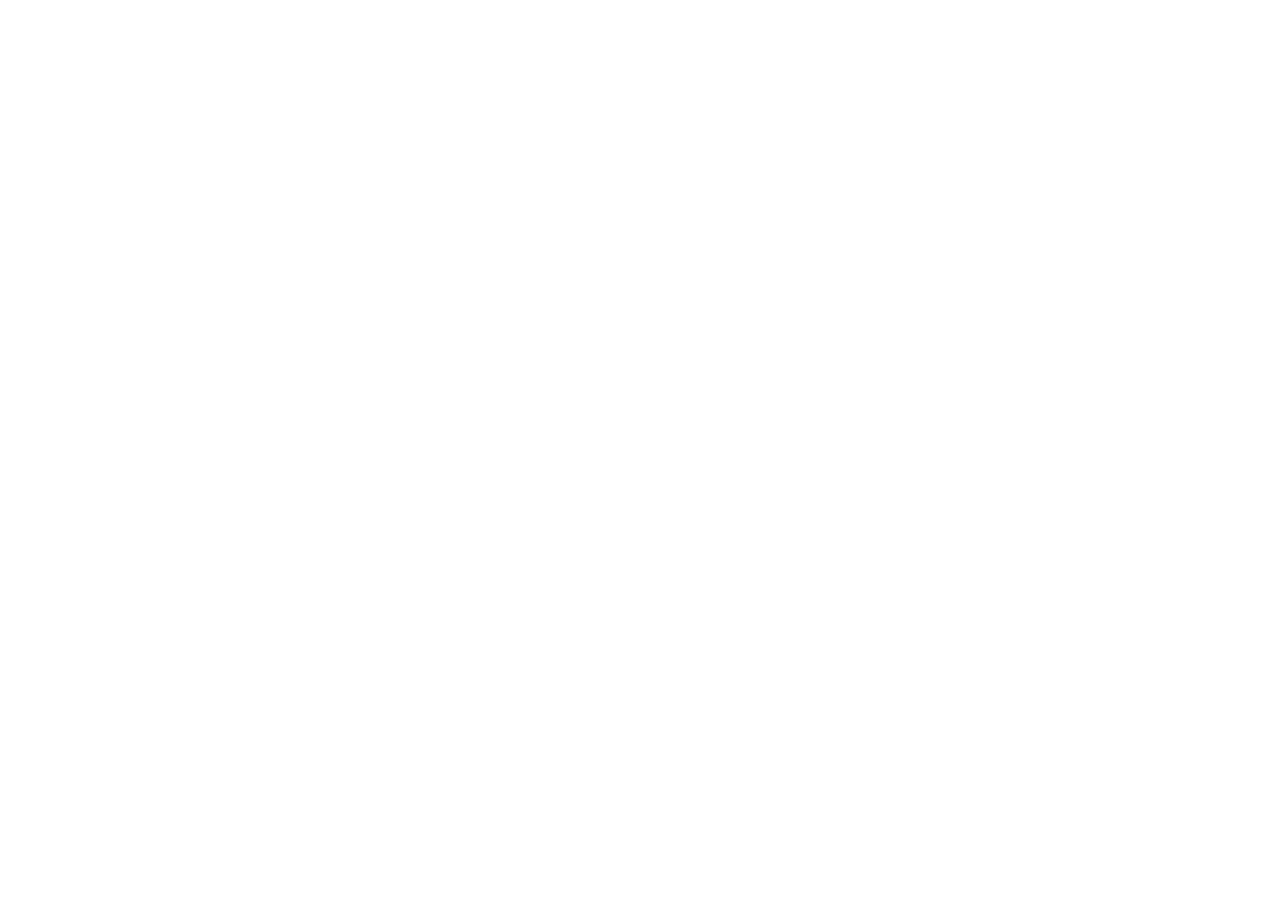
==== index.html @ 5fa4a8c8 "Firstcommit" ====
<!DOCTYPE html>
<html lang="en">
<head>
    <meta charset="UTF-8">
    <meta name="viewport" content="width=device-width, initial-scale=1.0">
    <meta http-equiv="X-UA-Compatible" content="ie=edge">
    <title>APP_EPO</title>
    <link href="https://fonts.googleapis.com/css?family=Work+Sans" rel="stylesheet">
    <link href="style.css" rel="stylesheet">
    <script src="https://ajax.googleapis.com/ajax/libs/jquery/3.1.1/jquery.min.js"></script>
    <script type="text/javascript" src="js/gsap/TimelineMax.min.js"></script>
    
</head>

<body>
    <nav>
        
    </nav>
</body>
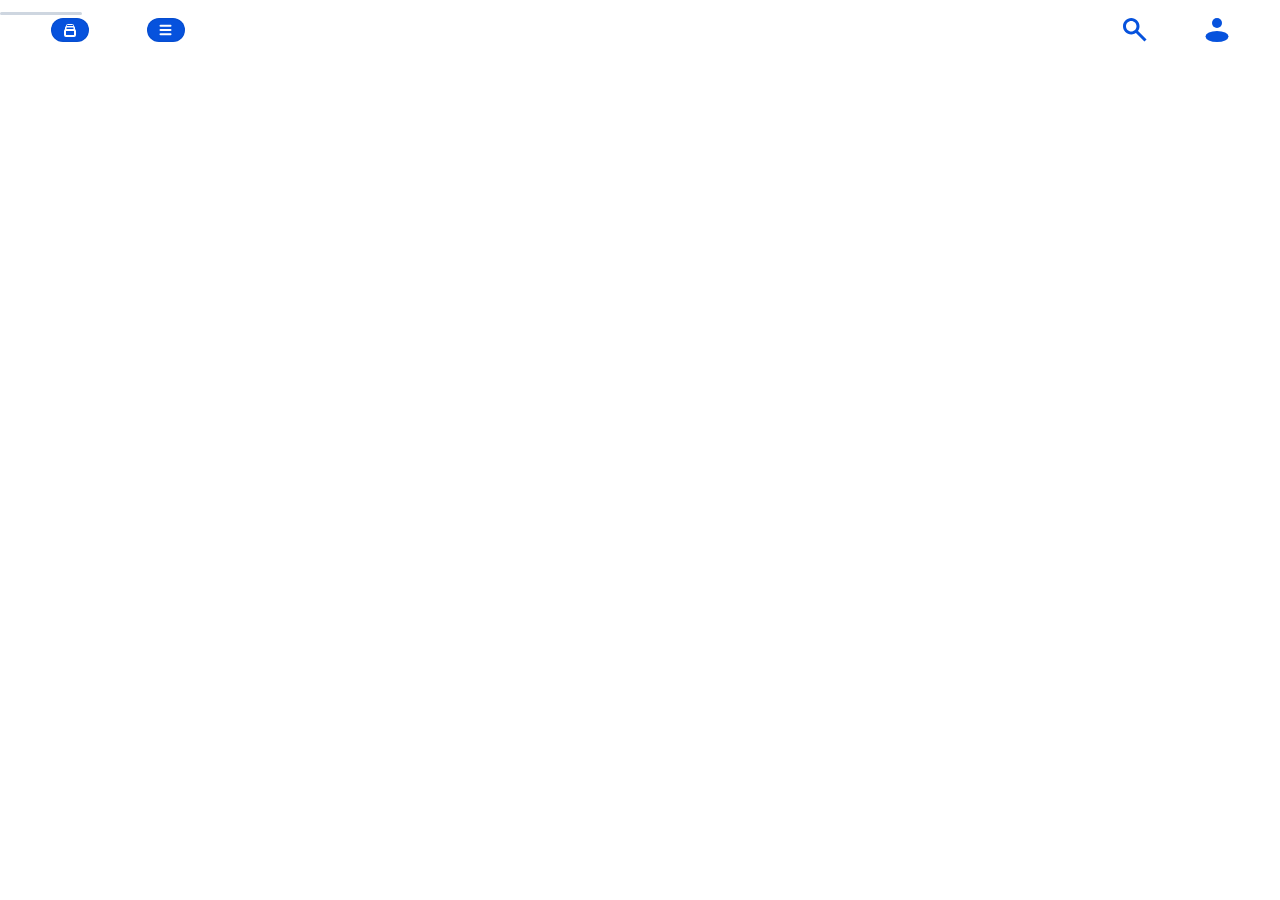
==== commit 87e46b41: "Navavanced" ====
--- a/index.html
+++ b/index.html
@@ -14,6 +14,34 @@
 
 <body>
     <nav>
+        <ul class="toggle">
+            <li>
+                <a href="#card">
+                    <img src="./SVG/toggle/card.svg" alt="">
+                </a>
+            </li>
+            <li>
+                <a href="#card">
+                    <img src="./SVG/toggle/list.svg" alt="">
+                </a>
+            </li>
+            
+        </ul>
+
+        <img class="bar" src="./SVG/toggle/bar.svg" alt="">
+
+        <ul class="icon">
+            <li>
+                <a href="#search">
+                    <img src="./SVG/search.svg" alt="">
+                </a>
+            </li>
+            <li>
+                <a href="#profil">
+                    <img src="./SVG/profil.svg" alt="">
+                </a>
+            </li>
+        </ul>
         
     </nav>
 </body>--- a/style.css
+++ b/style.css
@@ -0,0 +1,32 @@
+*{
+    font-family: 'Work Sans', sans-serif;
+    text-decoration: none;
+    margin: 0;
+    padding: 0;
+    box-sizing: border-box;
+}
+
+ul li {
+    text-decoration: none;
+    font-size: 1.3rem;
+    display: inline;
+    margin: 2vw;
+    
+}
+nav .icon {
+    position: absolute;
+    top:2%;
+    right:2%;
+}
+
+nav .toggle {
+    position: absolute;
+    top:2%;
+    left:2%;
+}
+
+nav :firstchildimg {
+    position: absolute;
+    top:2%;
+    left:2%;
+}
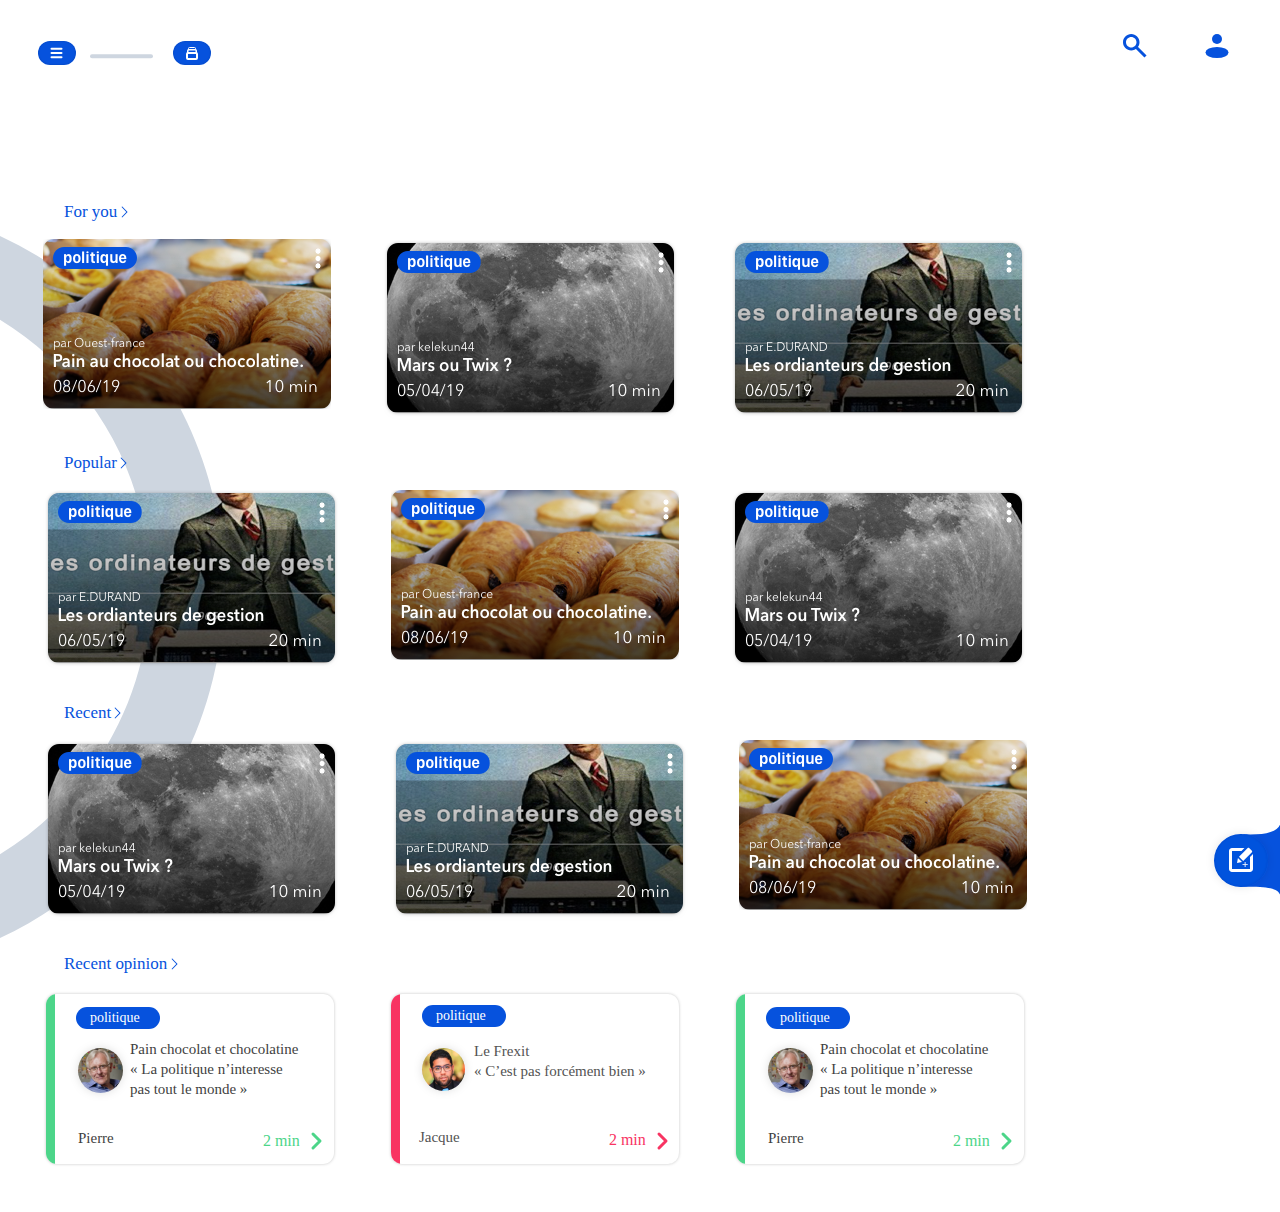
==== commit 0d97a070: "deployC" ====
--- a/index.html
+++ b/index.html
@@ -7,28 +7,30 @@
     <title>APP_EPO</title>
     <link href="https://fonts.googleapis.com/css?family=Work+Sans" rel="stylesheet">
     <link href="style.css" rel="stylesheet">
+    <link href="style1.scss" rel="stylesheet">
     <script src="https://ajax.googleapis.com/ajax/libs/jquery/3.1.1/jquery.min.js"></script>
-    <script type="text/javascript" src="js/gsap/TimelineMax.min.js"></script>
     
 </head>
 
 <body>
     <nav>
-        <ul class="toggle">
-            <li>
-                <a href="#card">
+            <img class="bar" src="./SVG/toggle/bar.svg" alt="">
+
+        <ul id="toggle">
+            <li>
+                <a href="./content.html" class="card hidetogglecard">
                     <img src="./SVG/toggle/card.svg" alt="">
                 </a>
             </li>
             <li>
-                <a href="#card">
+                <a href="#list" class="list">
                     <img src="./SVG/toggle/list.svg" alt="">
                 </a>
             </li>
             
         </ul>
 
-        <img class="bar" src="./SVG/toggle/bar.svg" alt="">
+        
 
         <ul class="icon">
             <li>
@@ -37,11 +39,616 @@
                 </a>
             </li>
             <li>
-                <a href="#profil">
+                <a href="./profil.html">
                     <img src="./SVG/profil.svg" alt="">
                 </a>
             </li>
         </ul>
         
     </nav>
-</body>+
+    <section id="page" class="hide">
+            
+        
+            <div id="cardback2"></div>
+            <div id="cardback1"></div>
+            <style>
+                    
+              
+              
+              
+              .demo {
+                position: absolute;
+                left: 50%;
+                top: 50%;
+                width: 30.6rem;
+                height: 54rem;
+                margin-left: -15.3rem;
+                margin-top: -27rem;
+                background: #F6F6F5;
+                box-shadow: 0 0.5rem 1rem rgba(0, 0, 0, 0.2);
+              }
+              .demo__header {
+                height: 6rem;
+                background: #002942;
+              }
+              .demo__content {
+                overflow: hidden;
+                position: relative;
+                height: 48rem;
+                padding-left: 8%;
+                -webkit-user-select: none;
+                   -moz-user-select: none;
+                    -ms-user-select: none;
+                        user-select: none;
+              }
+              .demo__card-cont {
+                position: fixed;
+                width: 24rem;
+                height: 32rem;
+                margin: 0 auto 5rem;
+              }
+              .demo__card {
+                z-index: 2;
+                position: absolute;
+                left: 0;
+                top: 0;
+                width: 80%;
+                height: 60%;
+                -webkit-transform-origin: 50% 100%;
+                        transform-origin: 50% 100%;
+              }
+              .demo__card.reset {
+                transition: -webkit-transform 0.3s;
+                transition: transform 0.3s;
+                transition: transform 0.3s, -webkit-transform 0.3s;
+                -webkit-transform: translateX(0) !important;
+                        transform: translateX(0) !important;
+              }
+              .demo__card.reset .demo__card__choice {
+                transition: opacity 0.3s;
+                opacity: 0 !important;
+              }
+              .demo__card.inactive {
+                transition: -webkit-transform 0.3s;
+                transition: transform 0.3s;
+                transition: transform 0.3s, -webkit-transform 0.3s;
+              }
+              .demo__card.to-left {
+                -webkit-transform: translateX(-30rem) rotate(-30deg) !important;
+                        transform: translateX(-30rem) rotate(-30deg) !important;
+              }
+              .demo__card.to-right {
+                -webkit-transform: translate(30rem) rotate(30deg) !important;
+                        transform: translate(30rem) rotate(30deg) !important;
+              }
+              .demo__card.below {
+                z-index: 1;
+              }
+              .demo__card__top {
+                height: 20.5rem;
+                padding-top: 4rem;
+              }
+              .demo__card__top.purple {
+                background: #7132B9;
+              }
+              .demo__card__top.blue {
+                background: #248CB6;
+              }
+              .demo__card__top.indigo {
+                background: #303F9F;
+              }
+              .demo__card__top.cyan {
+                background: #26C6DA;
+              }
+              .demo__card__top.lime {
+                background: #AFB42B;
+              }
+              .demo__card__top.brown {
+                background: #795548;
+              }
+              .demo__card__img {
+                overflow: hidden;
+                width: 10rem;
+                height: 10rem;
+                margin: 0 auto 1.5rem;
+                border-radius: 50%;
+                border: 0.5rem solid #ffffff;
+                background-size: cover;
+              }
+              .demo__card__name {
+                text-align: center;
+                font-size: 2rem;
+                font-weight: bold;
+                color: #fff;
+              }
+              .demo__card__btm {
+                height: 11.5rem;
+                background: #FFFFFF;
+              }
+              .demo__card__we {
+                text-align: center;
+                font-size: 2.2rem;
+                line-height: 11.5rem;
+              }
+              .demo__card__choice {
+                position: absolute;
+                left: 0;
+                top: 0;
+                width: 85.5%;
+                height: 119%;
+                opacity: 0;
+                border-radius: 10px;
+              }
+              .demo__card__choice:before {
+                content: "";
+                position: absolute;
+                left: 50%;
+                top: 50%;
+                width: 1.8rem;
+                height: 1.8rem;
+                margin-left: -1rem;
+                color: #fff;
+                border-radius: 50%;
+                box-shadow: -2rem -3rem #fff, 2rem -3rem #fff;
+              }
+              .demo__card__choice:after {
+                content: "";
+                position: absolute;
+                left: 46%;
+                top: 50%;
+                width: 4rem;
+                height: 1.5rem;
+                margin-left: -2rem;
+                border: 0.6rem solid #fff;
+                border-bottom: none;
+                border-top-left-radius: 10rem;
+                border-top-right-radius: 10rem;
+              }
+              .demo__card__choice.m--reject {
+                background: rgba(248, 52, 98, 0.534);
+              }
+              .demo__card__choice.m--like {
+                background: rgba(76, 213, 138, 0.534);
+              }
+              .demo__card__choice.m--like:after {
+                -webkit-transform: scaleY(-1);
+                        transform: scaleY(-1);
+              }
+              .demo__card__drag {
+                z-index: 5;
+                position: absolute;
+                left: 0;
+                top: 0;
+                width: 100%;
+                height: 100%;
+                cursor: -webkit-grab;
+                cursor: grab;
+              }
+              .demo__tip {
+                text-align: center;
+                font-size: 2.2rem;
+              }
+              div.demo__card img{
+                  height: 120%;
+
+              }
+                  </style>
+            
+        </head>
+        
+        <body>
+            
+               
+                        <div class="demo__content">
+                          <div class="demo__card-cont">
+                              <div class="demo__card">
+                                <img src="./IMG/card/article/card1.png" alt="">
+                                <div class="demo__card__choice m--reject"></div>
+                                <div class="demo__card__choice m--like"></div>
+                                <div class="demo__card__drag"></div>
+                              </div>
+                              <div class="demo__card">
+                                <img src="./IMG/card/article/card1.png" alt="">
+                                <div class="demo__card__choice m--reject"></div>
+                                <div class="demo__card__choice m--like"></div>
+                                <div class="demo__card__drag"></div>
+                              </div>
+                              <div class="demo__card">
+          
+                                  <img src="./IMG/card/article/card2.png" alt="">
+                                  <div class="demo__card__choice m--reject"></div>
+                                  <div class="demo__card__choice m--like"></div>
+                                  <div class="demo__card__drag"></div>
+                              </div>
+                              <div class="demo__card">
+          
+                                  <img src="./IMG/card/article/card3.png" alt="">
+                                  <div class="demo__card__choice m--reject"></div>
+                                  <div class="demo__card__choice m--like"></div>
+                                  <div class="demo__card__drag"></div>
+                              </div>
+                              <div class="demo__card">
+          
+                                  <img src="./IMG/card/article/card4.png" alt="">
+                                  <div class="demo__card__choice m--reject"></div>
+                                  <div class="demo__card__choice m--like"></div>
+                                  <div class="demo__card__drag"></div>
+                              </div>
+                              <div class="demo__card">
+          
+                                <img src="./IMG/card/article/card2.png" alt="">
+                                <div class="demo__card__choice m--reject"></div>
+                                <div class="demo__card__choice m--like"></div>
+                                <div class="demo__card__drag"></div>
+                            </div>
+                              <div class="demo__card">
+          
+                                  <img src="./IMG/card/article/card5.png" alt="">
+                                  <div class="demo__card__choice m--reject"></div>
+                                  <div class="demo__card__choice m--like"></div>
+                                  <div class="demo__card__drag"></div>
+                              </div>
+                              <div class="demo__card">
+          
+                                  <img src="./IMG/card/article/card6.png" alt="">
+                                  <div class="demo__card__choice m--reject"></div>
+                                  <div class="demo__card__choice m--like"></div>
+                                  <div class="demo__card__drag"></div>
+                              </div>
+                              <div class="demo__card">
+          
+                                <img src="./IMG/card/article/card7.png" alt="">
+                                <div class="demo__card__choice m--reject"></div>
+                                <div class="demo__card__choice m--like"></div>
+                                <div class="demo__card__drag"></div>
+                            </div>
+                            <div class="demo__card">
+                              <img src="./IMG/card/article/card1.png" alt="">
+                              <div class="demo__card__choice m--reject"></div>
+                              <div class="demo__card__choice m--like"></div>
+                              <div class="demo__card__drag"></div>
+                            </div>
+                            
+                          </div>
+                        
+            
+        
+        </body>
+        
+        
+        <script type="text/javascript">
+        $(document).ready(function() {
+        
+        var animating = false;
+        var cardsCounter = 0;
+        var numOfCards = 6;
+        var decisionVal = 80;
+        var pullDeltaX = 0;
+        var deg = 0;
+        var $card, $cardReject, $cardLike;
+        
+        function pullChange() {
+          animating = true;
+          deg = pullDeltaX / 10;
+          $card.css("transform", "translateX("+ pullDeltaX +"px) rotate("+ deg +"deg)");
+        
+          var opacity = pullDeltaX / 100;
+          var rejectOpacity = (opacity >= 0) ? 0 : Math.abs(opacity);
+          var likeOpacity = (opacity <= 0) ? 0 : opacity;
+          $cardReject.css("opacity", rejectOpacity);
+          $cardLike.css("opacity", likeOpacity);
+        };
+        
+        function release() {
+        
+          if (pullDeltaX >= decisionVal) {
+            $card.addClass("to-right");
+          } else if (pullDeltaX <= -decisionVal) {
+            $card.addClass("to-left");
+          }
+        
+          if (Math.abs(pullDeltaX) >= decisionVal) {
+            $card.addClass("inactive");
+        
+            setTimeout(function() {
+              $card.addClass("below").removeClass("inactive to-left to-right");
+              cardsCounter++;
+              if (cardsCounter === numOfCards) {
+                cardsCounter = 0;
+                $(".demo__card").removeClass("below");
+              }
+            }, 300);
+          }
+        
+          if (Math.abs(pullDeltaX) < decisionVal) {
+            $card.addClass("reset");
+          }
+        
+          setTimeout(function() {
+            $card.attr("style", "").removeClass("reset")
+              .find(".demo__card__choice").attr("style", "");
+        
+            pullDeltaX = 0;
+            animating = false;
+          }, 300);
+        };
+        
+        $(document).on("mousedown touchstart", ".demo__card:not(.inactive)", function(e) {
+          if (animating) return;
+        
+          $card = $(this);
+          $cardReject = $(".demo__card__choice.m--reject", $card);
+          $cardLike = $(".demo__card__choice.m--like", $card);
+          var startX =  e.pageX || e.originalEvent.touches[0].pageX;
+        
+          $(document).on("mousemove touchmove", function(e) {
+            var x = e.pageX || e.originalEvent.touches[0].pageX;
+            pullDeltaX = (x - startX);
+            if (!pullDeltaX) return;
+            pullChange();
+          });
+        
+          $(document).on("mouseup touchend", function() {
+            $(document).off("mousemove touchmove mouseup touchend");
+            if (!pullDeltaX) return; // prevents from rapid click events
+            release();
+          });
+        });
+        
+        });
+        </script>
+
+        <ul class="tabbar">
+             <li>
+                <a href="#return">
+                    <img src="./SVG/button/buttonreturn.svg" alt="">
+                </a>
+                
+            </li>
+            <li class="nope">
+                <a href="#nope">
+                    <img src="./SVG/button/buttonnope.svg" alt="">
+                </a>
+            </li>
+            <li class="read">
+                <a href="./content.html">
+                    <img src="./SVG/button/buttonread.svg" alt="">
+                </a>
+            </li>
+            <li class="write">
+                <a href="#write">
+                    <img src="./SVG/button/buttonwrite.svg" alt="">
+                </a>
+            </li>
+        </ul>
+       
+
+    </section>
+
+    <section id="page1" class="">
+
+        <ul class="tabbar">
+            <li class="write">
+                <a href="#write">
+                    <img src="./SVG/button/buttonwrite.svg" alt="">
+                </a>
+            </li>
+        </ul>
+
+        <ul class="menulist">
+            <li>
+                <section>
+                    <a href="#foryou" class="category">For you
+                        <img src="./SVG/arrow.svg" alt="">
+                    </a>
+                    <div class="horizontalscroll">
+                        <ul class="item-list">
+                            <a href="./content.html">
+                                <li>
+                                    <img src="./IMG/list/article/un.png" alt="">
+                                </li>
+                            </a>
+                            <a href="./content.html">
+                                <li>
+                                    <img src="./IMG/list/article/deux.png" alt="">
+                                </li>
+                            </a>
+                            <a href="./content.html">
+                                <li>
+                                    <img src="./IMG/list/article/trois.png" alt="">
+                                </li>
+                            </a>
+                        </ul>
+                    </div>
+
+                </section>
+            </li>
+            <li>
+                <section>
+                    <a href="#popular" class="category">Popular
+                        <img src="./SVG/arrow.svg" alt="">
+                    </a>
+                    <div class="horizontalscroll">
+                        <ul class="item-list">
+                                <a href="./content.html">
+                                    <li>
+                                        <img src="./IMG/list/article/trois.png" alt="">
+                                    </li>
+                                </a>
+                                <a href="./content.html">
+                                    <li>
+                                        <img src="./IMG/list/article/un.png" alt="">
+                                    </li>
+                                </a>
+                                <a href="./content.html">
+                                    <li>
+                                        <img src="./IMG/list/article/deux.png" alt="">
+                                    </li>
+                                </a>
+                        </ul>
+                    </div>
+                </section>
+            </li>
+            <li>
+                <section>
+                    <a href="#recent" class="category">Recent
+                        <img src="./SVG/arrow.svg" alt="">
+                    </a>
+                    <div class="horizontalscroll">
+                        <ul class="item-list">
+                                <a href="./content.html">
+                                    <li>
+                                        <img src="./IMG/list/article/deux.png" alt="">
+                                    </li>
+                                </a>
+                                <a href="./content.html">
+                                    <li>
+                                        <img src="./IMG/list/article/trois.png" alt="">
+                                    </li>
+                                </a>
+                                <a href="./content.html">
+                                    <li>
+                                        <img src="./IMG/list/article/un.png" alt="">
+                                    </li>
+                                </a>
+                        </ul>
+                    </div>
+                </section>
+            </li>
+            <li>
+                <section>
+                    <a ref="#recentopinion" class="category">Recent opinion
+                        <img src="./SVG/arrow.svg" alt="">
+                    </a>
+                    <div class="horizontalscroll">
+                        <ul class="item-list">
+                            <a href="#card">
+                                <li>
+                                    <img src="./SVG/list/opinionun.svg" alt="">
+                                </li>
+                            </a>
+                            <a href="#card">
+                                <li>
+                                    <img src="./SVG/list/opiniontrois.svg" alt="">
+                                </li>
+                            </a>
+                            <a href="#card">
+                                <li>
+                                    <img src="./SVG/list/opiniondeux.svg" alt="">
+                                </li>
+                            </a>
+                        </ul>
+                    </div>
+                </section>
+            </li>
+        </ul>
+        
+    </section>
+    
+    
+    
+
+</body>
+
+
+<script>
+	var Togglebutton = document.querySelector('#toggle');
+    var buttonlist = document.querySelector('.list');
+    var buttoncard = document.querySelector('.card');
+	var Toggle = document.querySelector('#page');
+    var Toggle1 = document.querySelector('#page1');
+    var boddy = document.querySelector('body');
+
+// show or hide
+    Togglebutton.addEventListener('click',function(){
+			Toggle.classList.toggle('hide');
+            Toggle1.classList.toggle('hide');
+			buttoncard.classList.toggle('hidetogglecard');
+            buttonlist.classList.toggle('hidetogglelist');
+            boddy.classList.toggle('body-page');
+	});
+
+
+</script>
+
+<script type="text/javascript">
+$(document).ready(function() {
+
+    var animating = false;
+    var cardsCounter = 0;
+    var numOfCards = 6;
+    var decisionVal = 80;
+    var pullDeltaX = 0;
+    var deg = 0;
+    var $card, $cardReject, $cardLike;
+  
+    function pullChange() {
+      animating = true;
+      deg = pullDeltaX / 10;
+      $card.css("transform", "translateX("+ pullDeltaX +"px) rotate("+ deg +"deg)");
+  
+      var opacity = pullDeltaX / 100;
+      var rejectOpacity = (opacity >= 0) ? 0 : Math.abs(opacity);
+      var likeOpacity = (opacity <= 0) ? 0 : opacity;
+      $cardReject.css("opacity", rejectOpacity);
+      $cardLike.css("opacity", likeOpacity);
+    };
+  
+    function release() {
+  
+      if (pullDeltaX >= decisionVal) {
+        $card.addClass("to-right");
+      } else if (pullDeltaX <= -decisionVal) {
+        $card.addClass("to-left");
+      }
+  
+      if (Math.abs(pullDeltaX) >= decisionVal) {
+        $card.addClass("inactive");
+  
+        setTimeout(function() {
+          $card.addClass("below").removeClass("inactive to-left to-right");
+          cardsCounter++;
+          if (cardsCounter === numOfCards) {
+            cardsCounter = 0;
+            $(".demo__card").removeClass("below");
+          }
+        }, 300);
+      }
+  
+      if (Math.abs(pullDeltaX) < decisionVal) {
+        $card.addClass("reset");
+      }
+  
+      setTimeout(function() {
+        $card.attr("style", "").removeClass("reset")
+          .find(".demo__card__choice").attr("style", "");
+  
+        pullDeltaX = 0;
+        animating = false;
+      }, 300);
+    };
+  
+    $(document).on("mousedown touchstart", ".demo__card:not(.inactive)", function(e) {
+      if (animating) return;
+  
+      $card = $(this);
+      $cardReject = $(".demo__card__choice.m--reject", $card);
+      $cardLike = $(".demo__card__choice.m--like", $card);
+      var startX =  e.pageX || e.originalEvent.touches[0].pageX;
+  
+      $(document).on("mousemove touchmove", function(e) {
+        var x = e.pageX || e.originalEvent.touches[0].pageX;
+        pullDeltaX = (x - startX);
+        if (!pullDeltaX) return;
+        pullChange();
+      });
+  
+      $(document).on("mouseup touchend", function() {
+        $(document).off("mousemove touchmove mouseup touchend");
+        if (!pullDeltaX) return; // prevents from rapid click events
+        release();
+      });
+    });
+  
+  });</script>
--- a/style.css
+++ b/style.css
@@ -1,10 +1,29 @@
 *{
     font-family: 'Work Sans', sans-serif;
     text-decoration: none;
-    margin: 0;
+    
     padding: 0;
     box-sizing: border-box;
-}
+    scrollbar-width: none; 
+}
+
+
+body{
+    background-image: url(./SVG/back/circle.svg);
+    background-repeat: no-repeat;
+    background-position: -550px 200px;
+    -webkit-transition: all 0.4s;
+    transition: all 0.4s;
+    transition-timing-function: ease-out;
+    margin: 0;
+    scrollbar-width: none; 
+}
+
+.body-page {
+    background-position: 125px -350px;
+    scrollbar-width: none; 
+}
+
 
 ul li {
     text-decoration: none;
@@ -19,14 +38,538 @@
     right:2%;
 }
 
-nav .toggle {
+li .list{
+    position: absolute;
+    top:4.5%;
+    left:3%;
+    -webkit-transition:  -webkit-transform 0.4s, opacity 0.4s;;
+    transition: transform 0.4s, opacity 0.4s;;
+}
+li .card{
+    position: absolute;
+    top:4.5%;
+    left:17%;
+    -webkit-transition: -webkit-transform 0.4s, opacity 0.4s;
+    transition: transform 0.4s, opacity 0.4s;
+}
+
+nav .bar {
+    position: absolute;
+    top:6%;
+    left:7%;
+}
+nav{
+    padding: 4%;
+    background-color: rgba(255, 0, 0, 0)
+}
+
+.hidetogglecard{
+    
+    -webkit-transform: translate(-45px);
+    transform: translate(-45px);
+  
+}
+.hidetogglelist{
+    opacity: 0;
+    -webkit-transform: translate(45px);
+    transform: translate(45px);
+  
+}
+.hide {
+    display: none;
+}
+
+.circle{
+    position: fixed;
+}
+
+#cardactive{
+    border-radius: 5%;
+    background: #FFFFFF;
+    box-shadow: 0 0 3px 0 rgba(0,0,0,0.12);
+    height: 350px;
+    margin: 30px;
+    margin-top: 10px;
+}
+
+#cardback1{
+    position: absolute;
+    background: #FFFFFF;
+    box-shadow: 0 0 3px 0 rgba(0,0,0,0.23);
+    height: 350px;
+    widows: 200px;
+    margin: 10px;
+    margin-top: 10px;
+}
+#cardback1{
+    background: rgb(160, 34, 34);
+}
+#cardback2{
+    background: rgb(31, 148, 168);
+}
+
+ul.tabbar{
+    position: fixed;
+    right:0;
+    left:0;
+    bottom: 0;
+    margin-block-start: 0em;
+    margin-block-end: 0em;
+}
+ul.tabbar li{
+    padding-left: 4px;
+    margin: 0vw;
+}
+ul.tabbar :first-child{
+    padding-left: 0;
+    padding-bottom: 0;
+    margin: 0vw;
+}
+
+ul.tabbar li.write{
+    position: fixed;
+    right: 0;
+    bottom: 0%;
+}
+ul.tabbar li.nope img{
+    padding-bottom: 0.5%;
+}
+ul.tabbar li.read img{
+    padding-bottom: 0.5%;
+}
+
+a.category{
+    font-family: AvenirNext-Regular;
+    font-size: 17px;
+    color: #0652DD;
+    letter-spacing: -0.01px;
+    margin-left: 5%
+}
+ul.menulist li a.category img{
+    margin: -1px;
+}
+
+
+#card{
+    border-radius: 5%;
+    background: #FFFFFF;
+    box-shadow: 0 0 3px 0 rgba(0,0,0,0.12);
+    height: 150px;
+    width: 250px;
+    margin: 15px;
+    margin-top: 10px;
+}
+section{
+    margin:0;
+}
+
+div.horizontalscroll ul.item-list{
+   
+    width: inherit;
+    height: inherit;
+   
+    
+    white-space: nowrap;
+    display: flex;
+    flex-wrap: nowrap;
+    overflow-x: scroll;
+
+}
+
+div.horizontalscroll ul.item-list{
+    scrollbar-width: none; 
+}
+
+div.horizontalscroll ul.item-list::-webkit-scrollbar { 
+    display: none; 
+}
+
+div.horizontalscroll ul.item-list li{
+    display:inline; 
+}
+div.horizontalscroll ul.item-list li img{
+    margin-top: 5%;
+    margin-left: 5%;
+}
+/* --------- Profil --------- */
+
+div.bg{
+    position: fixed;
+    right: 0;
+    top: 0;
+    width: 100vw;
+    height: 100vh;
+    background-color: white;
+    margin: 0;
+    padding: 0;
+    overflow: auto;
+    
+}
+ul.toggle li.back{
+    margin-left: 3%
+}
+
+ul.toggle li.more{
     position: absolute;
     top:2%;
-    left:2%;
-}
-
-nav :firstchildimg {
-    position: absolute;
-    top:2%;
-    left:2%;
-}
+    right:2%;
+}
+ul.profildescription{
+    padding-inline-start: 10px;
+}
+
+ul.profildescription li.name p{
+    font-family: AvenirNext-Regular;
+    font-size: 18px;
+    color: #4A4A4A;
+    letter-spacing: -0.01px;
+}
+ul.profildescription li.job p{
+    font-family: AvenirNext-Regular;
+    font-size: 16px;
+    color: #9B9B9B;
+    letter-spacing: -0.01px;
+}
+ul.profildescription li.location p{
+    font-family: AvenirNext-Regular;
+    font-size: 13px;
+    color: #9B9B9B;
+    letter-spacing: -0.01px;
+}
+ul.profil li.profiltop {
+    display: inline;
+    margin: 0vw;
+    padding-left: 2vw;
+}
+ul.profildescription li{
+    margin: 0vw;
+}
+ul.profildescription li p{
+    margin: 1vw;
+}
+ul.profilscore{
+    padding-left: 4vw
+}
+ul.profilscore li{
+    margin: 0vw
+}
+ul#menu li {
+    display: inline;
+    text-align: center;
+    margin-left: 5.5vh;
+
+}
+ul#menu li a{  
+    font-family: AvenirNext-Regular;
+    font-size: 14px;
+    color: #4A4A4A;
+    letter-spacing: -0.01px;
+    position: relative;
+}
+
+ul#menu li a:before{
+    content: "";
+    display: block;
+    width: 0%;
+    height: 2px;
+    background-color: #4A4A4A;
+    position: absolute;
+    bottom: -20px;
+    left: 50%;
+    transform: translate(-50%, 0);
+    transition: 0.2s;
+}
+ul#menu li a.current:before{
+    width: 100%;
+}
+
+ul#menu img{  
+    position: fixed;
+    top: 37%;
+    z-index: -99;
+}
+.minialert{
+    font-family: AvenirNext-Regular;
+    font-size: 13px;
+    color: #9B9B9B;
+    letter-spacing: -0.01px;
+}
+.minialert{
+    padding-top: 20%;
+    padding-left: 22%; 
+}
+img.postalert{
+    margin-top: 5%;
+    margin-left: 35%; 
+}
+img.bookmarkpost{
+    margin-top: 5%;
+    margin-left: 4%;
+}
+
+section.sarah{
+    margin-top: 80%;
+    z-index: 99;
+    position: absolute;
+}
+
+
+/* --------- Content --------- */
+
+body.content{
+    margin: 0;
+}
+
+ul.contentnav{
+    position: fixed;
+    top: 2%;
+}
+ul.contentnav li.back{
+    position: fixed;
+    top: 4%;
+    left: 4%;
+}
+ul.contentnav li.time{
+    position: fixed;
+    top: 3.5%;
+    left: 30%
+}
+ul.contentnav li.bookmark{
+    position: fixed;
+    top: 4%;
+    right: 13%
+}
+ul.contentnav li.hider{
+    position: fixed;
+    top: 4%;
+    right: 2%
+}
+
+h1{
+    margin-left: 5%;
+    margin-right: 5%;
+    font-family: AvenirNext-Bold;
+    font-size: 18px;
+    color: #7D7D7D;
+    letter-spacing: -0.01px;
+}
+p.entre{
+    margin-left: 5%;
+    width: 90%;
+    margin-right:5%;
+}
+
+p{
+    margin-top: 5%;
+    margin-left: 5%;
+    margin-right:5%;
+    width: 75%;
+    font-size: 18px;
+    font-family: AvenirNext-Regular;
+    color: #838383;
+    letter-spacing: -0.01px;
+}
+
+div.scroll{
+    overflow: auto;
+}
+
+div.scroll img.navbar{
+    position: fixed;
+}
+
+div.scroll h1{
+    margin-top: 15vh
+}
+
+div.scroll a.good{
+ background-color: #4CD589;
+ color: white;
+}
+
+div.scroll a.bad{
+    background-color: #F83462;
+    color: white;
+}
+div.inline{
+
+    display: flex;
+    flex-direction: row
+}
+img.timeline{
+    margin-left: 5%;
+    height: 140vh;
+    margin-top: 6%
+}
+
+section.recent{
+    position: fixed;
+    top:45.5%;
+    left: 0%;
+}
+section.recent img{
+    margin-top: -1.3%
+}
+
+
+/* --------- Comment --------- */
+
+ul.commentnav{
+    position: fixed;
+    top: 2%;
+}
+ul.commentnav li.back{
+    position: fixed;
+    top: 4%;
+    left: 3%
+}
+ul.commentnav li.time{
+    position: fixed;
+    top: 3.5%;
+    right:7%
+}
+p.comment{
+    position: fixed;
+    top: 10%;
+    left: 5%;
+    font-size: 18px;
+    color: #838383;
+    letter-spacing: -0.01px;
+    width: 80%
+}
+.pros{
+    position: fixed;
+    top: 27%;
+    left: 15%
+}
+.cons{
+    position: fixed;
+    top: 27%;
+    right: 15%
+}
+
+
+.firstcomment{
+    margin-top: 85%;
+}
+.lastcomment{
+    margin-bottom:17%;
+}
+
+div.bg img.navbar{
+    position: fixed;
+}
+
+ul.filter{
+    top: 38.5%;
+    left: 3%;
+    position: fixed;
+}
+ul.filter li.filterall img{
+    position: fixed;
+    top: 42%;
+    left: 42%;
+}
+
+.comment-bar {
+    position: fixed;
+    bottom: 0rem;
+    right:0;
+    left: 0;
+    background-color: #fff;
+    box-shadow: 0 0 9px 4px rgba(0,0,0,0.08);
+    padding: 0.6rem;
+    display: flex;
+    justify-content:space-between;
+}
+
+
+.comment-bar-button {
+    appearance: none;
+    -webkit-appearance: none;
+    -moz-appearance: none;
+    border: 0;
+    border-radius: 25px;
+    background: #0652DD;
+    border-radius: 12px;
+    color:white;
+    font-size: 1rem;
+    padding: .2rem;
+    padding-left: .75rem;
+    padding-right: .75rem;
+}
+
+.comment-bar-input {
+    appearance: none;
+    -webkit-appearance: none;
+    -moz-appearance: none;
+    border: 0;
+    background: #F5F5F5;
+    box-shadow: inset 0 0 7px 0 rgba(0,0,0,0.08);
+    border-radius: 15px;
+    padding: .2rem;
+    padding-left: .75rem;
+    width: 200px;
+    font-family: AvenirNext-Regular;
+    font-size: 14px;
+    color: #B3B3B3;
+    letter-spacing: -0.01px;
+}
+
+div#choicecolor{
+    transition: 0.4s;
+    position: fixed;
+    bottom:-10%;
+    right: 3%;
+    opacity: 0;
+}
+div#choicecolor.hider{
+    opacity: 1;
+    -webkit-transform: translate(0px, -95px);
+    transform: translate(0px, -95px);
+    
+}
+
+
+/* 
+div.choicecolor{
+    
+    
+    -webkit-transform: translate(0px, 45px);
+    transform: translate(0px, 45px);
+} */
+
+/* --------- Comment --------- */
+.bar{
+    position: fixed;
+    top: 30%;
+    left: 20%;
+}
+
+/* --------- Comment1 --------- */
+
+img.mask{
+    position: fixed;
+    top:0%;
+    left: 0%;
+}
+p.alert{
+    position: fixed;
+    top: 30%;
+    left:8%;
+    font-family: AvenirNext-DemiBold;
+    font-size: 18px;
+    color: #4A4A4A;
+    letter-spacing: -0.01px;
+}
+
+img.stop{
+    position: fixed;
+    top: 55%;
+    left: 9%;
+}
+img.ok{
+    position: fixed;
+    top: 55%;
+    right: 9%;
+}
